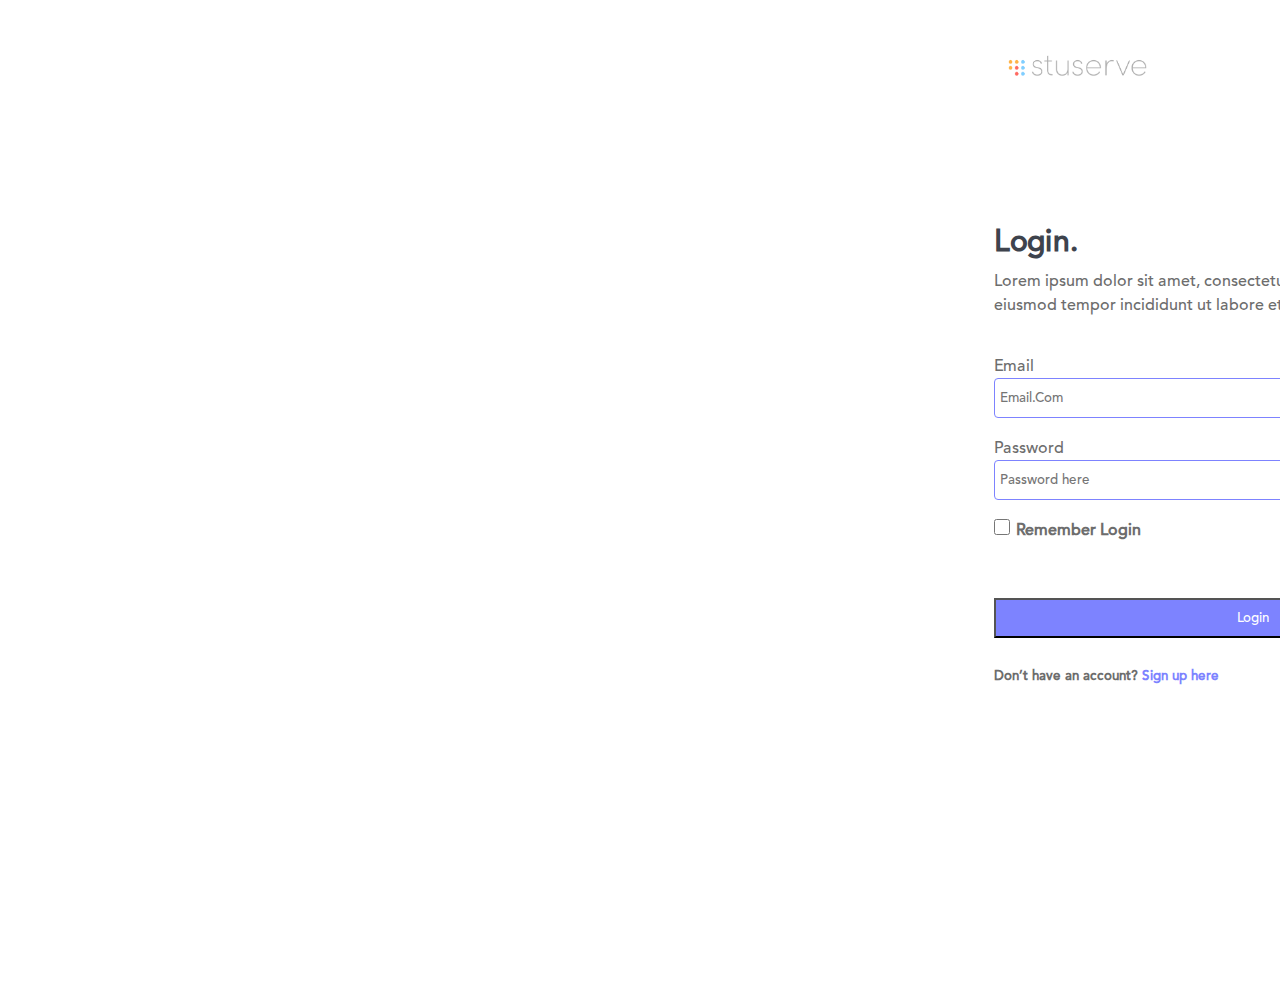
==== index.html @ 0ac29226 "fileupload" ====
<!DOCTYPE html>
<html lang="en">
    <head>
        <meta charset="UTF-8">
        <meta name="viewport" content="width=device-width, initial-scale=1.0">
        <title>Login</title>
        <link rel="stylesheet" href="style.css">
    </head>
    <body>
        <div class="main-container">
            <div class="loginpage">
                <div class="inner-container">
                    <div class="login-page">
                        <div class="about">
                            <img src="images/logo-login.svg">
                            <h1>Something About The Platform Here</h1>
                            <label>Title Here </label>
                            <p>Lorem ipsum dolor sit amet, consectetur adipiscing elit, sed do eiusmod<br /> tempor incididunt ut labore et dolore magna aliqua. Ut enim ad minim<br /> veniam</p>
                        </div>
                        <div class="login">
                            <img src="images/stuserve-imge.svg">
                            <h3>Login.</h3>
                            <p>Lorem ipsum dolor sit amet, consectetur adipiscing elit, sed do<br /> eiusmod tempor incididunt ut labore et dolore magna aliqua.</p>
                            <label>Email</label><br />
                            <input type="text" placeholder="Email.Com"><br />
                            <label>Password</label><br />
                            <input type="password" placeholder="Password here"><br />
                            <input type="checkbox" id="checkbox"><h6>Remember Login</h6><br />
                            <button>Login </button>
                            <h5>Don’t have an account? <a href="#">Sign up here</a></h5>                            
                        </div>
                    </div>
                </div>                
            </div>
        </div>
    </body>
</html>
---- style.css ----
*, body {
    margin: 0;
    padding: 0;
    box-sizing: border-box;
    font-family: "Avenir-Medium";
}
.main-container {
    max-width: 1920px;
    margin: 0 auto;
}
@font-face {
    font-family: "Avenir-Medium";
    src: url("fonts/Avenir-Medium.ttf");
}
.main-container .inner-container {
    max-width: 1320px;
    margin: 0 auto;
}
/* feed/post strat */
/* header start */
.main-container header .header .header-top {
    display: grid;
    grid-template-columns: 167px 1fr;
    grid-gap: 100px;
    padding-top: 12px;
    margin-bottom: 25.87px;
}
.main-container header .header .header-top .stuserve-menu ul {
    display: inline-block;
}
.main-container header .header .header-top .stuserve-menu .ul {
    float: right;
}
.main-container header .header .header-top .stuserve-menu ul li {
    list-style: none;
    display: inline-block;
    margin-right: 47px;
    line-height: 51.13px;
}
.main-container header .header .header-top .stuserve-menu ul .img {
    margin-right: 17px;
}
.main-container header .header .header-top .stuserve-menu ul li:last-child {
    margin-right: 0;
}
.main-container header .header .header-top .stuserve-menu ul li a {
    text-decoration: none;
    color: #A7A7A7;
    font-size: 16px;
    display: inline-block;
}
.main-container header .header .header-top .stuserve-menu ul li a:hover {
    cursor: pointer;
    color: #414042;
}
/* header end */



/* post strat */
.main-container .post .post-field button {
    outline: none;
    width: 140px;
    height: 30px;
    background-color: #7D83FF;
    color: #fff;
    border-radius: 4px;
    border: 1px solid #707070;
    cursor: pointer;
    font-size: 16px;
    margin-left: 348px;
    margin-bottom: 14px;
}
.main-container header .header .header-top .stuserve-menu .ulul {
    margin-left: 80px;
}
.main-container .post .post-field .field .menu ul li {
    list-style: none;
}
.main-container .post .post-field .field .menu ul li:first-child {
    margin-bottom: 28px;
}
.main-container .post .post-field .field .menu ul li ul li {
    margin-bottom: 10px;
}
.main-container .post .post-field .field .menu ul li ul li:first-child {
    margin-bottom: 10px;
    margin-top: 10px;
}
.main-container .post .post-field .field .menu ul li a {
    text-decoration: none;
    color: #A7A7A7;
}
.main-container .post .post-field .field .menu ul li .active {
    padding-left: 20px;
}
.main-container .post .post-field .field .menu ul li a:hover {
    color: #000000;
}



.main-container .post .post-field .field {
    display: grid;
    grid-template-columns: 160px 1fr;
    grid-gap: 189px;
}
.main-container .post .post-field .field .side-box {
    display: grid;
    grid-template-columns: 1fr 1fr;
    grid-gap: 17px;
}
.main-container .post .post-field .field .side-box .box {
    width: 476px;
    /* height: 192px; */
    border: 1px solid #c0bfbf;
    border-radius: 10px;
    padding: 28px 22px 28px 19px;
}
.main-container .post .post-field .field .side-box .box h4 {
    color: #000000;
    margin-bottom: 2px;
    display: inline-block;
    margin-right: 235px;
}
.main-container .post .post-field .field .side-box .box img {
    display: inline-block;
}
.main-container .post .post-field .field .side-box .box h5 {
    margin-bottom: 12.2px;
    color: #8F8F8F;
}
.main-container .post .post-field .field .side-box .box p {
    color: #393939;
    margin-bottom: 23.2px;
}
.main-container .post .post-field .field .side-box .box .icons span {
    margin-right: 365px;
    color: #5D5D5D;
    font-size: 16px;
}
.main-container .post .post-field .field .side-box .box .pic {
    margin-bottom: 21px;
}
/* post end */
/* feed/post end */



/* Guilds start */
.main-container .menu .menu-list {
    display: grid;
    grid-template-columns: 167px 1fr;
    grid-gap: 100px;
    margin-bottom: 118px;
}
.main-container .menu .menu-list .menu-left ul li {
    list-style: none;
    margin-bottom: 9.82px;
}
.main-container .menu .menu-list .menu-left ul li a {
    text-decoration: none;
    color: #A7A7A7;
    font-size: 16px;
}
.main-container .menu .menu-list .menu-left ul li a:hover {
    cursor: pointer;
    color: #000000;
}
.main-container .menu .menu-list .menu-right {
    display: grid;
    grid-template-columns: 1fr 1fr;
    grid-gap: 17px;
}
.main-container .menu .menu-list .menu-right .boxe {
    padding: 25px 27px 21px 19px;
    border: 1px solid #c0bfbf;
    border-radius: 10px;
}
.main-container .menu .menu-list .menu-right .boxe h3 {
    font-size: 20px;
    margin-bottom: 15px;
    display: inline-block;
}
.main-container .menu .menu-list .menu-right .boxe img {
    display: inline-block;
    float: right;
}
.main-container .menu .menu-list .menu-right .boxe p {
    margin-bottom: 24px;
}
.main-container .menu .menu-list .menu-right .boxe button {
    outline: none;
    width: 140px;
    height: 30px;
    border-radius: 4px;
    background-color: #CACACA;
}
.main-container .menu .menu-list .menu-right .boxe button:hover {
    background-color: #7D83FF;
    cursor: pointer;
}

/* Guilds end */



/* login strat*/
.main-container .loginpage .login-page {
    display: grid;
    grid-template-columns: 800px 880px;
}
.main-container .loginpage .login-page .about {
    background-image: url("images/login-background.svg");
    height: 1000px;
    width: 800px;
    padding: 48px 130px 0 60px;
}
.main-container .loginpage .login-page .about img {
    margin-bottom: 100px;
}
.main-container .loginpage .login-page .about h1 {
    color: #FFFFFF;
    font-size: 73px;
    margin-bottom: 170px;
}
.main-container .loginpage .login-page .about label {
    color: #ffffff;
    margin-bottom: 7px;
    font-size: 24px;
}
.main-container .loginpage .login-page .about p {
    color: #ffffff;
    font-size: 16px;
}


.main-container .loginpage .inner-container {
    max-width: 1680px;
    margin: 0 auto;
}
.main-container .loginpage .login-page .login {
    padding: 40px 0 0 194px;
}
.main-container .loginpage .login-page .login img {
    margin-bottom: 120px;
}
.main-container .loginpage .login-page .login h3 {
    color: #3E434D;
    font-size: 30px;
    margin-bottom: 4px;
}
.main-container .loginpage .login-page .login p {
    margin-bottom: 37px;
    font-size: 16px;
    color: #6D6D6D;
}
.main-container .loginpage .login-page .login label {
    margin-bottom: 9px;
    color: #6D6D6D;
    font-size: 16px;
}
.main-container .loginpage .login-page .login input {
    width: 517px;
    height: 40px;
    margin-bottom: 18px;
    padding-left: 5px;
    border: 1px solid #7D83FF;
    border-radius: 4px;
}
.main-container .loginpage .login-page .login #checkbox {
    width: 16px;
    height: 16px;
    display: inline-block;
    margin-right: 6px;
    border: 1px solid #BCBCBC;
    border-radius: 1px;
}
.main-container .loginpage .login-page .login h6 {
    font-size: 16px;
    color: #6D6D6D;
    display: inline-block;
    margin-bottom: 56px;
}
.main-container .loginpage .login-page .login button {
    outline: none;
    background-color: #7D83FF;
    width: 517px;
    height: 40px;
    margin-bottom: 28px;
    color: #ffffff;
}
.main-container .loginpage .login-page .login button:hover {
    cursor: pointer;
    border-radius: 4px;
    background-color: #0f17be;
}
.main-container .loginpage .login-page .login h5 {
    color: #6D6D6D;
}
.main-container .loginpage .login-page .login a {
    color: #7D83FF;
    text-decoration: none;
}
/* login end*/


/* signup strat */
.main-container .loginpage .login-page .about-signup {
    background-image: url("images/scnd.svg");
    height: 1000px;
    width: 800px;
    padding: 48px 130px 0 60px;
    background-repeat: no-repeat;
    background-size: contain;
}
.main-container .loginpage .login-page .about-signup img {
    margin-bottom: 100px;
}
.main-container .loginpage .login-page .about-signup h1 {
    color: #FFFFFF;
    font-size: 73px;
    margin-bottom: 170px;
}
.main-container .loginpage .login-page .about-signup label {
    color: #ffffff;
    margin-bottom: 7px;
    font-size: 24px;
}
.main-container .loginpage .login-page .about-signup p {
    color: #ffffff;
    font-size: 16px;
}


.main-container .signup {
    padding: 48px 168px 71px 172px;
}
.main-container .signup img {
    margin-bottom: 62px;
}
.main-container .signup h1 {
    font-size: 30px;
    margin-bottom: 4px;
    color: #3E434D;
}
.main-container .signup p {
    color: #6D6D6D;
    font-size: 16px;
    margin-bottom: 29px;
}
.main-container .signup label {
    margin-bottom: 9px;
    color: #6D6D6D;
    font-size: 16px;
}
.main-container .signup input {
    border: 1px solid #BCBCBC;
    border-radius: 4px;
    width: 517px;
    height: 40px;
    margin-bottom: 17px;
}
.main-container .signup button {
    outline: none;
    background-color: #7D83FF;
    color: #ffffff;
    margin-bottom: 28px;
    width: 517px;
    height: 40px;
    border: none;
    border-radius: 4px;
    margin-top: 28px;
}
.main-container .signup button:hover {
    background-color: #0f17be;
    cursor: pointer;
}
.main-container .signup .para {
    text-align: center;
}
.main-container .signup .para h4 {
    color: #969696;
    font-size: 16px;
}
.main-container .signup .para h4 a {
    text-decoration: none;
    color: #7D83FF;
}
.main-container .signup .para h4 a:hover {
    cursor: pointer;
    color: #0f17be;
}
/* signup end */


/* forgot-your-passwod strat */
.main-container .loginpage .login-page .about-password {
    background-image: url("images/password.svg");
    height: 1000px;
    width: 800px;
    padding: 48px 130px 0 60px;
    background-repeat: no-repeat;
    background-size: contain;
}
.main-container .loginpage .login-page .about-password img {
    margin-bottom: 100px;
}
.main-container .loginpage .login-page .about-password h1 {
    color: #FFFFFF;
    font-size: 73px;
    margin-bottom: 170px;
}
.main-container .loginpage .login-page .about-password label {
    color: #ffffff;
    margin-bottom: 7px;
    font-size: 24px;
}
.main-container .loginpage .login-page .about-password p {
    color: #ffffff;
    font-size: 16px;
}

.main-container .forgot-password {
    padding: 48px 168px 268px 195px;
}
.main-container .forgot-password img {
    margin-bottom: 105px;
}
.main-container .forgot-password p {
    font-size: 30px;
    color: #3E434D;
    text-align: center;
    margin-bottom: 40px;
}
.main-container .forgot-password .lock-img {
    text-align: center;
}
.main-container .forgot-password .lock-img .img {
    margin-bottom: 71px;
}
.main-container .forgot-password label {
    margin-bottom: 9px;
    color: #6D6D6D;
}
.main-container .forgot-password input {
    padding-left: 5px;
    box-sizing: 4px;
    color: #6D6D6D;
    width: 517px;
    height: 40px;
    margin-bottom: 28px;
    border: 1px solid #7D83FF;
    opacity: 1;
}
.main-container .forgot-password button {
    border-radius: 4px;
    background-color: #7D83FF;
    color: #FFFFFF;
    outline: none;
    width: 517px;
    height: 40px;
    border: none;
}
.main-container .forgot-password button:hover {
    cursor: pointer;
    background-color: #0f17be;
}
/* forgot-your-passwod end */




/* user-profile strat */
.main-container .user-profile .side-menu {
    display: grid;
    grid-template-columns: 143px 1fr;
    grid-gap: 213px;
}
.main-container .user-profile .side-menu .menu ul li {
    list-style: none;
    margin-bottom: 9px;
}
.main-container .user-profile .side-menu .menu ul li a {
    text-decoration: none;
    color: #A7A7A7;
}
.main-container .user-profile .side-menu .menu ul li a:hover {
    color: #000000;
    cursor: pointer;
}


.main-container .user-profile .side-menu .profile img {
    margin-bottom: 26px;
    text-align: center;
    margin-left: 191px;
}
.main-container .user-profile .side-menu .profile label {
    color: #6D6D6D;
    font-size: 18px;
    margin-bottom: 10px;
}
.main-container .user-profile .side-menu .profile input {
    padding-left: 26px;
    width: 704px;
    height: 50px;
    border: none;
    border-radius: 5px;
    background-color: #F9F9FC;
}
/* user-profile end */



/* single-post strat */
.main-container .post .post-field .field .comment {
    max-width: 826px;
    max-height: 713px;
    padding: 53px 55px 0 28px;
}
.main-container .post .post-field .field .comment h1 {
    font-size: 28px;
    margin-bottom: 5px;
}
.main-container .post .post-field .field .comment span {
    color: #8F8F8F;
    font-size: 18px;
    margin-bottom: 20px;
}
.main-container .post .post-field .field .comment p {
    color: #393939;
    font-size: 18px;
    margin-bottom: 25px;
}
.main-container .post .post-field .field .comment img {
    margin-bottom: 30px;
}
/* single-post end */
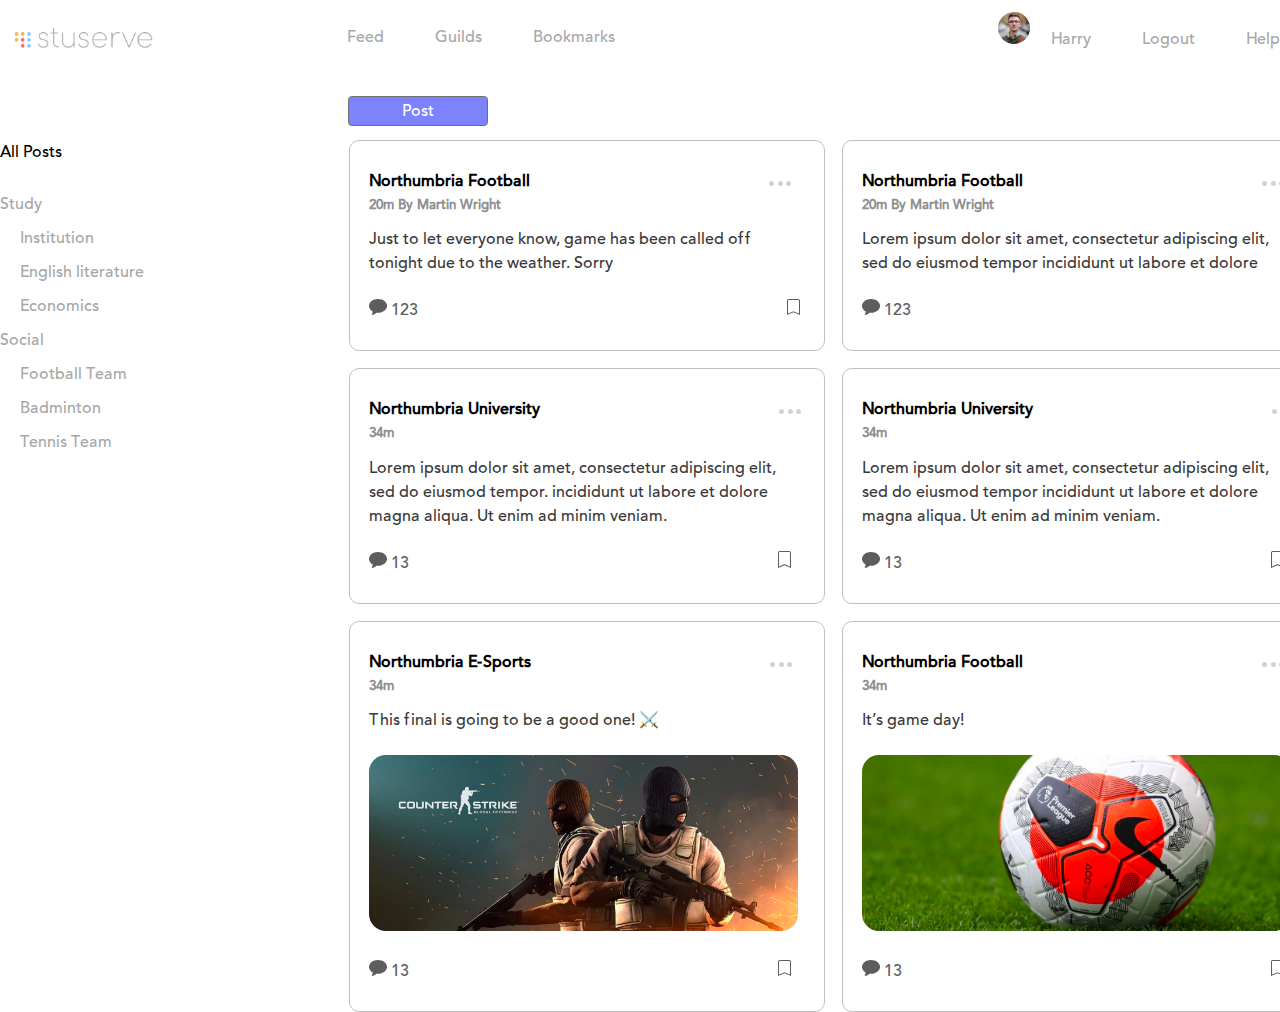
==== commit d1adbccc: "fileupload" ====
--- a/index.html
+++ b/index.html
@@ -3,35 +3,145 @@
     <head>
         <meta charset="UTF-8">
         <meta name="viewport" content="width=device-width, initial-scale=1.0">
-        <title>Login</title>
         <link rel="stylesheet" href="style.css">
+        <title>feed/post</title>
     </head>
     <body>
         <div class="main-container">
-            <div class="loginpage">
-                <div class="inner-container">
-                    <div class="login-page">
-                        <div class="about">
-                            <img src="images/logo-login.svg">
-                            <h1>Something About The Platform Here</h1>
-                            <label>Title Here </label>
-                            <p>Lorem ipsum dolor sit amet, consectetur adipiscing elit, sed do eiusmod<br /> tempor incididunt ut labore et dolore magna aliqua. Ut enim ad minim<br /> veniam</p>
-                        </div>
-                        <div class="login">
-                            <img src="images/stuserve-imge.svg">
-                            <h3>Login.</h3>
-                            <p>Lorem ipsum dolor sit amet, consectetur adipiscing elit, sed do<br /> eiusmod tempor incididunt ut labore et dolore magna aliqua.</p>
-                            <label>Email</label><br />
-                            <input type="text" placeholder="Email.Com"><br />
-                            <label>Password</label><br />
-                            <input type="password" placeholder="Password here"><br />
-                            <input type="checkbox" id="checkbox"><h6>Remember Login</h6><br />
-                            <button>Login </button>
-                            <h5>Don’t have an account? <a href="#">Sign up here</a></h5>                            
+            <header>
+                <div class="header">
+                    <div class="inner-container">
+                        <div class="header-top">
+                            <div class="stuserve-imge">
+                                <img src="images/stuserve-imge.svg">
+                            </div>
+                            <div class="stuserve-menu">
+                                <ul class="ulul">
+                                    <li><a href="feed.html">Feed</a></li>
+                                    <li><a href="Guilds.html">Guilds</a></li>
+                                    <li><a href="#">Bookmarks</a></li>
+                                </ul>
+                                <ul class="ul">
+                                    <li class="img"><img src="images/harry-imge.svg"></li>
+                                    <li><a href="#">Harry</a></li>
+                                    <li><a href="#">Logout</a></li>
+                                    <li><a href="#">Help</a></li>
+                                </ul>
+                            </div>
                         </div>
                     </div>
-                </div>                
+                </div>
+            </header>
+
+
+
+            <div class="post">
+                <div class="inner-container">
+                    <div class="post-field">
+                        <button>Post</button>
+                        <div class="field">
+                            <div class="menu">
+                                <ul>
+                                    <li><a href="#"></a>All Posts</a></li>
+                                    <li><a href="#">Study</a>
+                                        <ul class="active">
+                                            <li><a href="#">Institution</a></li>
+                                            <li><a href="#">English literature</a></li>
+                                            <li><a href="#">Economics</a></li>
+                                        </ul>
+                                    </li>
+                                    <li><a href="#">Social</a>
+                                        <ul class="active">
+                                            <li><a href="#">Football Team</a></li>
+                                            <li><a href="#">Badminton</a></li>
+                                            <li><a href="#">Tennis Team</a></li>
+                                        </ul>
+                                    </li>
+                                </ul>
+                            </div>
+                            <div class="side-box">
+                                <div class="box">
+                                    <h4>Northumbria Football</h4>
+                                    <img src="images/bars.svg">
+                                    <h5>20m By Martin Wright</h5>
+                                    <p>Just to let everyone know, game has been called off tonight due to the weather. Sorry</p>
+                                    <div class="icons">
+                                        <img src="images/message.svg">
+                                        <span>123</span>
+                                        <img src="images/letter.svg">
+                                    </div>
+                                </div>
+                                <div class="box">
+                                    <h4>Northumbria Football</h4>
+                                    <img src="images/bars.svg">
+                                    <h5>20m By Martin Wright</h5>
+                                    <p>Lorem ipsum dolor sit amet, consectetur adipiscing elit, sed do eiusmod tempor incididunt ut labore et dolore </p>
+                                    <div class="icons">
+                                        <img src="images/message.svg">
+                                        <span>123</span>
+                                        <img src="images/letter.svg">
+                                    </div>
+                                </div>
+                                <div class="box">
+                                    <h4>Northumbria University</h4>
+                                    <img src="images/bars.svg">
+                                    <h5>34m</h5>
+                                    <p>Lorem ipsum dolor sit amet, consectetur adipiscing elit, sed do eiusmod tempor. incididunt ut labore et dolore magna aliqua. Ut enim ad minim veniam.</p>
+                                    <div class="icons">
+                                        <img src="images/message.svg">
+                                        <span>13</span>
+                                        <img src="images/letter.svg">
+                                    </div>
+                                </div>
+                                <div class="box">
+                                    <h4>Northumbria University</h4>
+                                    <img src="images/bars.svg">
+                                    <h5>34m</h5>
+                                    <p>Lorem ipsum dolor sit amet, consectetur adipiscing elit, sed do eiusmod tempor incididunt ut labore et dolore magna aliqua. Ut enim ad minim veniam.</p>
+                                    <div class="icons">
+                                        <img src="images/message.svg">
+                                        <span>13</span>
+                                        <img src="images/letter.svg">
+                                    </div>
+                                </div>
+                                <div class="box">
+                                    <h4>Northumbria E-Sports</h4>
+                                    <img src="images/bars.svg">
+                                    <h5>34m</h5>
+                                    <p>This final is going to be a good one! ⚔️</p>
+                                    <div class="pic">
+                                        <img src="images/bitmap.svg">
+                                    </div>
+                                    <div class="icons">
+                                        <img src="images/message.svg">
+                                        <span>13</span>
+                                        <img src="images/letter.svg">
+                                    </div>
+                                </div>
+                                <div class="box">
+                                    <h4>Northumbria Football</h4>
+                                    <img src="images/bars.svg">
+                                    <h5>34m</h5>
+                                    <p>It’s game day!</p>
+                                    <div class="pic">
+                                        <img src="images/bitmap-copy.svg">
+                                    </div>
+                                    <div class="icons">
+                                        <img src="images/message.svg">
+                                        <span>13</span>
+                                        <img src="images/letter.svg">
+                                    </div>
+                                </div>
+                            </div>
+                        </div>
+                    </div>
+                </div>
             </div>
+
+
+
+
         </div>
+        
     </body>
 </html>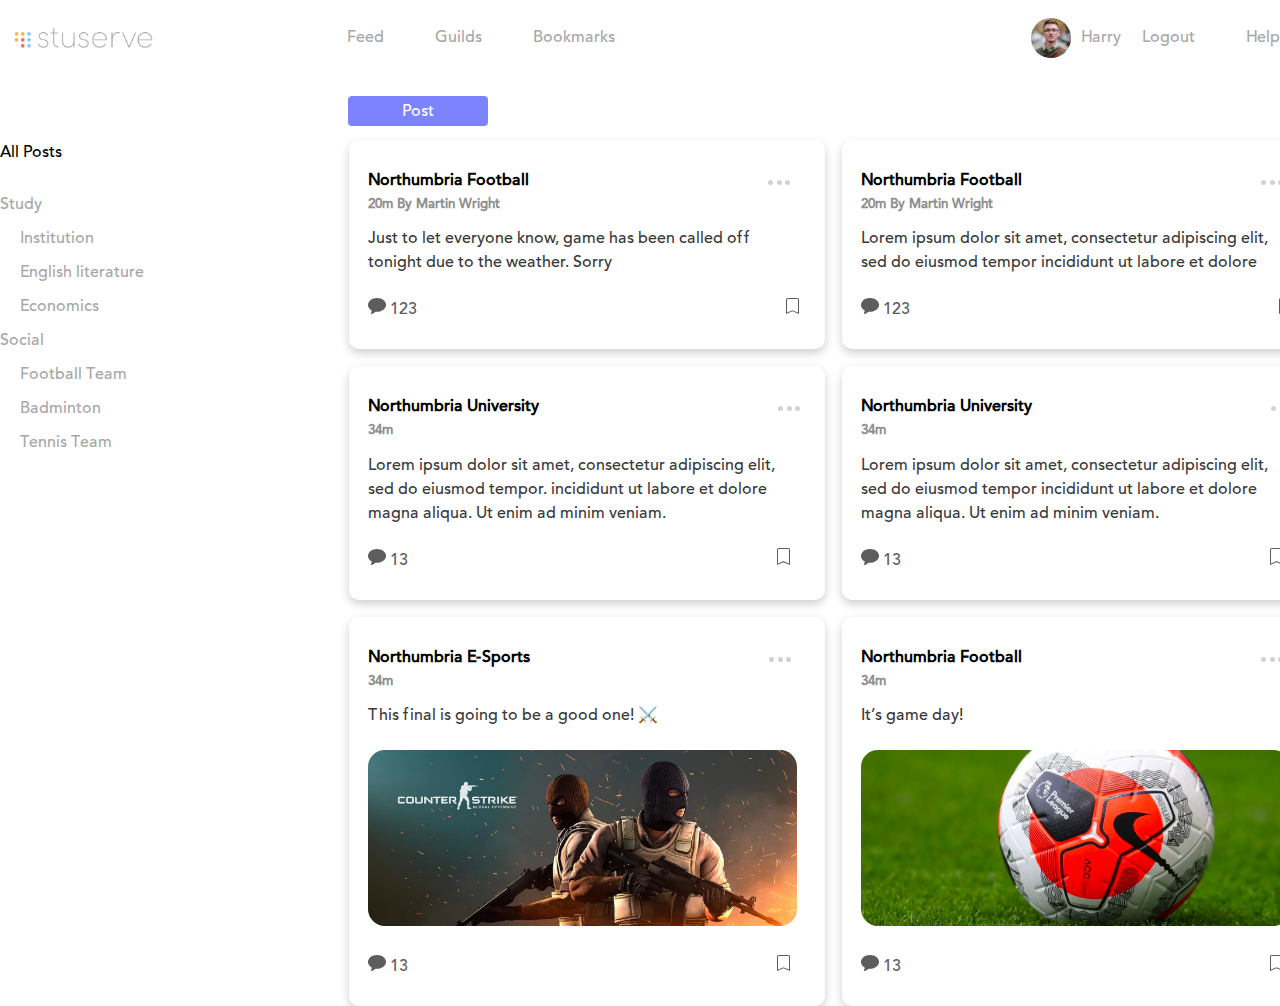
==== commit 20541c70: "fileupload" ====
--- a/index.html
+++ b/index.html
@@ -17,13 +17,15 @@
                             </div>
                             <div class="stuserve-menu">
                                 <ul class="ulul">
-                                    <li><a href="feed.html">Feed</a></li>
+                                    <li><a href="index.html">Feed</a></li>
                                     <li><a href="Guilds.html">Guilds</a></li>
                                     <li><a href="#">Bookmarks</a></li>
                                 </ul>
                                 <ul class="ul">
-                                    <li class="img"><img src="images/harry-imge.svg"></li>
-                                    <li><a href="#">Harry</a></li>
+                                    <li class="img">
+                                        <img src="images/harry-imge.svg"> 
+                                        <a href="#">Harry</a>
+                                    </li>
                                     <li><a href="#">Logout</a></li>
                                     <li><a href="#">Help</a></li>
                                 </ul>
--- a/style.css
+++ b/style.css
@@ -37,8 +37,18 @@
     margin-right: 47px;
     line-height: 51.13px;
 }
-.main-container header .header .header-top .stuserve-menu ul .img {
+.main-container header .header .header-top .stuserve-menu ul li.img {
     margin-right: 17px;
+    position: relative;
+    padding-left: 50px;
+}
+.main-container header .header .header-top .stuserve-menu ul img {
+    position: absolute;
+    left: 0;
+    top: 50%;
+    transform: translate(0, -50%);
+    width: 40px;
+    height: 40px;
 }
 .main-container header .header .header-top .stuserve-menu ul li:last-child {
     margin-right: 0;
@@ -70,6 +80,10 @@
     font-size: 16px;
     margin-left: 348px;
     margin-bottom: 14px;
+    border: none;
+}
+.main-container .post .post-field button:hover {
+    border: none;
 }
 .main-container header .header .header-top .stuserve-menu .ulul {
     margin-left: 80px;
@@ -113,7 +127,7 @@
 .main-container .post .post-field .field .side-box .box {
     width: 476px;
     /* height: 192px; */
-    border: 1px solid #c0bfbf;
+    box-shadow: 0px 4px 10px #00000031;
     border-radius: 10px;
     padding: 28px 22px 28px 19px;
 }
@@ -174,7 +188,7 @@
 }
 .main-container .menu .menu-list .menu-right .boxe {
     padding: 25px 27px 21px 19px;
-    border: 1px solid #c0bfbf;
+    box-shadow: 0px 4px 10px #00000031;
     border-radius: 10px;
 }
 .main-container .menu .menu-list .menu-right .boxe h3 {
@@ -195,10 +209,12 @@
     height: 30px;
     border-radius: 4px;
     background-color: #CACACA;
+    border: none;
 }
 .main-container .menu .menu-list .menu-right .boxe button:hover {
     background-color: #7D83FF;
     cursor: pointer;
+    border: none;
 }
 
 /* Guilds end */
@@ -267,6 +283,7 @@
     padding-left: 5px;
     border: 1px solid #7D83FF;
     border-radius: 4px;
+    outline: none;
 }
 .main-container .loginpage .login-page .login #checkbox {
     width: 16px;
@@ -289,11 +306,13 @@
     height: 40px;
     margin-bottom: 28px;
     color: #ffffff;
+    border: none;
 }
 .main-container .loginpage .login-page .login button:hover {
     cursor: pointer;
     border-radius: 4px;
     background-color: #0f17be;
+    border: none;
 }
 .main-container .loginpage .login-page .login h5 {
     color: #6D6D6D;
@@ -360,6 +379,7 @@
     width: 517px;
     height: 40px;
     margin-bottom: 17px;
+    outline: none;
 }
 .main-container .signup button {
     outline: none;
@@ -375,6 +395,7 @@
 .main-container .signup button:hover {
     background-color: #0f17be;
     cursor: pointer;
+    border: none;
 }
 .main-container .signup .para {
     text-align: center;
@@ -452,6 +473,7 @@
     margin-bottom: 28px;
     border: 1px solid #7D83FF;
     opacity: 1;
+    outline: none;
 }
 .main-container .forgot-password button {
     border-radius: 4px;
@@ -465,6 +487,7 @@
 .main-container .forgot-password button:hover {
     cursor: pointer;
     background-color: #0f17be;
+    border: none;
 }
 /* forgot-your-passwod end */
 
@@ -508,12 +531,16 @@
     border: none;
     border-radius: 5px;
     background-color: #F9F9FC;
+    outline: none;
 }
 /* user-profile end */
 
 
 
 /* single-post strat */
+.main-container .post .post-field .field .comment.comment-shadow {
+    box-shadow: 0px 4px 10px #00000031;
+}
 .main-container .post .post-field .field .comment {
     max-width: 826px;
     max-height: 713px;
@@ -536,4 +563,14 @@
 .main-container .post .post-field .field .comment img {
     margin-bottom: 30px;
 }
+.main-container .post .post-field .field .comment .comment-side img {
+    margin: initial;
+    margin-right: 20px;
+}
+.main-container .post .post-field .field .comment .comment-side label {
+    margin-right: 20px;
+}
+.main-container .post .post-field .field .comment .comment-side span {
+    text-align: end;
+}
 /* single-post end */